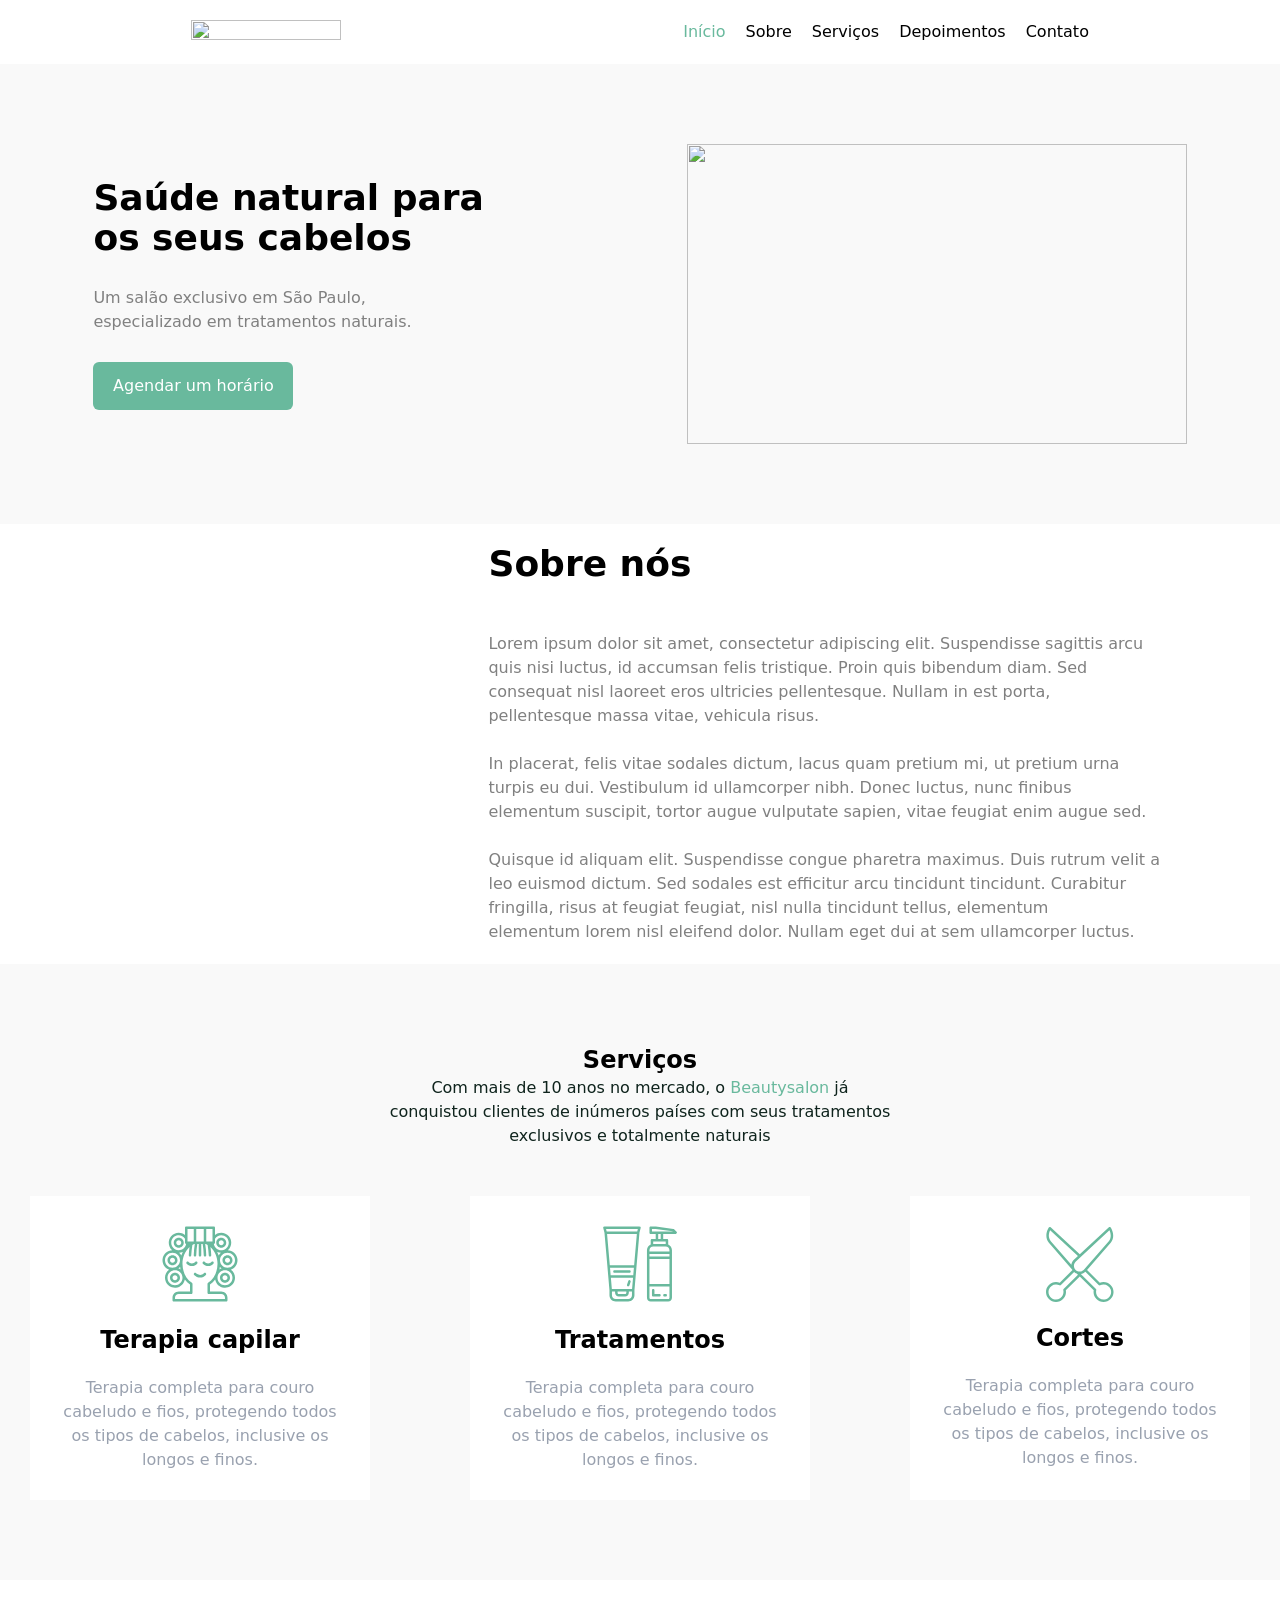
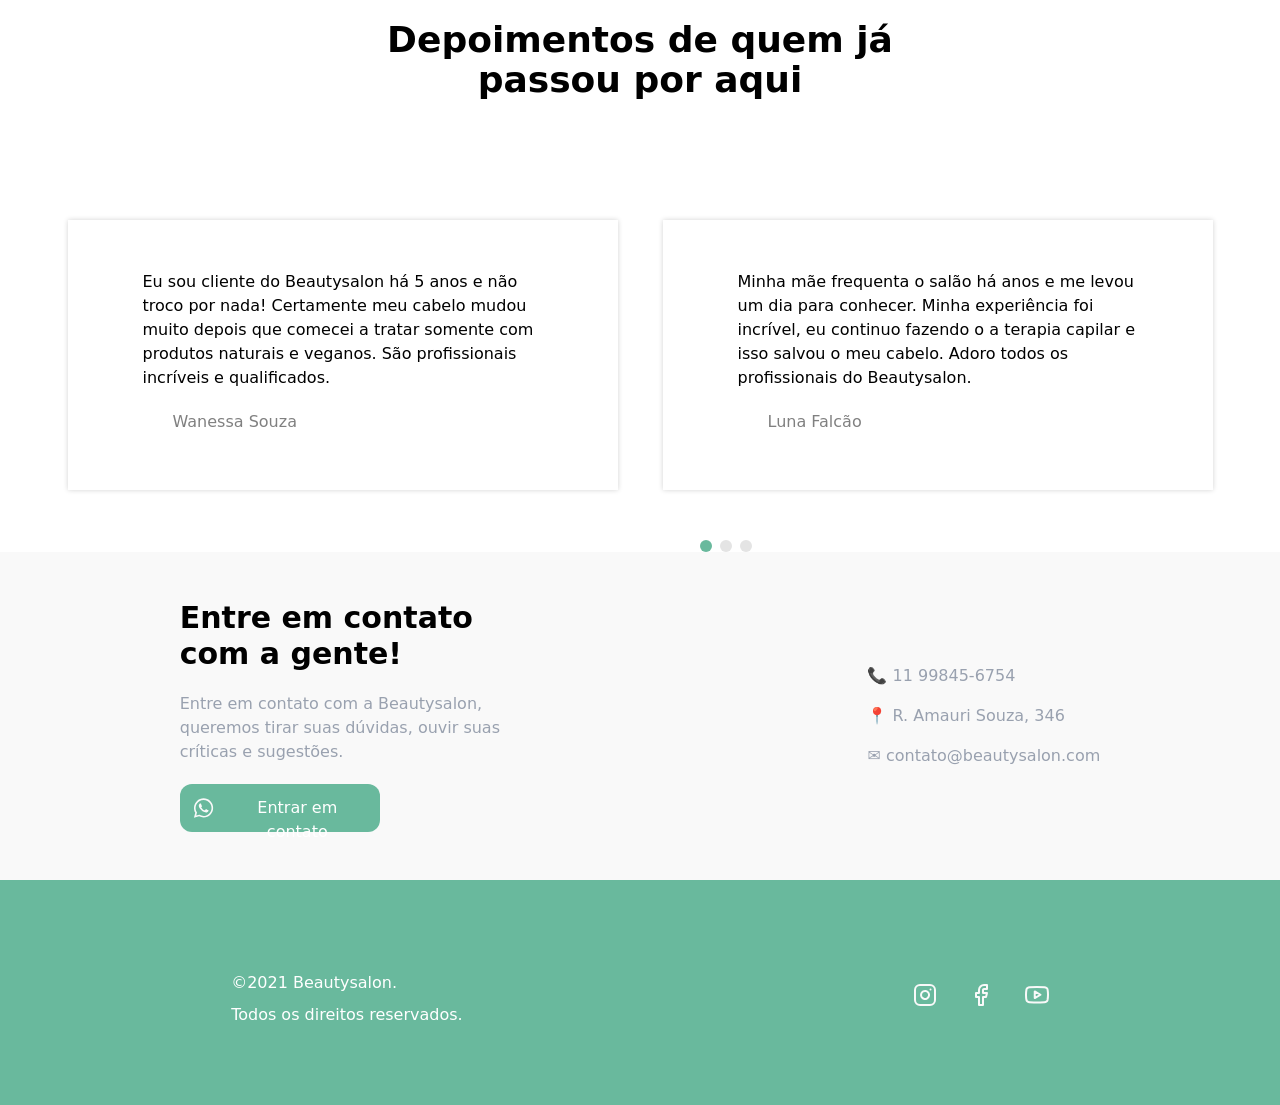
==== index.html @ 8d924524 "tamom" ====
<!DOCTYPE html>
<html lang="en">
<head>
    <meta charset="UTF-8">
    <meta name="viewport" content="width=device-width, initial-scale=1.0">
    <title>Document</title>
    <link href="./src/output.css" rel="stylesheet">
</head>
<body>
    <header>
        <nav class="flex justify-around p-5">    
            <img src="Logo (1).png" width="150px" height="20px"  alt="">
            <ol class="flex gap-5 list-none max-sm:hidden">
            <li class="text-[#69B99D]">Início</li>
            <li>Sobre</li>
            <li>Serviços</li>
            <li>Depoimentos</li>
            <li>Contato</li>
        </ol>
        <svg class="sm:hidden"  width="24" height="24" viewBox="0 0 24 24" fill="none" xmlns="http://www.w3.org/2000/svg">
<path d="M3 12H21" stroke="#69B99D" stroke-width="2" stroke-linecap="round" stroke-linejoin="round"/>
<path d="M3 6H21" stroke="#69B99D" stroke-width="2" stroke-linecap="round" stroke-linejoin="round"/>
<path d="M3 18H21" stroke="#69B99D" stroke-width="2" stroke-linecap="round" stroke-linejoin="round"/>
</svg>
    </nav>
    <section class="flex justify-around max-sm:flex-col-reverse  max-sm:justify-center max-sm:items-center pt-20 pb-20 bg-[#F9F9F9] gap-4">
        <article class="flex flex-col justify-center gap-7">
            <h1 class="text-4xl font-semibold">Saúde natural para <br> os seus cabelos</h1>
            <p class="text-[gray]">Um salão exclusivo em São Paulo, <br> especializado em tratamentos naturais.</p>
            <button class="bg-[#69B99D] w-[200px] h-12 rounded-md p-3 text-white ">Agendar um  horário</button>
        </article>
        <img src="Img (5).png" class="w-[500px] h-[300px] max-sm:w-[370px] max-sm:h-[300px]" alt="">
    </section>
    </header>
    <main>

        <section class="flex justify-between max-sm:flex-col gap-10 pt-5 pb-5">
            <img src="Img.png" alt="">
            <article class="mr-[120px] max-sm:mr-0 max-sm:p-4">
                <h1 class="text-4xl font-black">Sobre nós</h1><br><br>
                <p class="text-[gray]">Lorem ipsum dolor sit amet, consectetur adipiscing elit. Suspendisse sagittis arcu <br> quis nisi luctus, id accumsan felis tristique. Proin quis bibendum diam. Sed <br> consequat nisl laoreet eros ultricies pellentesque. Nullam in est porta, <br> pellentesque massa vitae, vehicula risus. <br><br>In placerat, felis vitae sodales dictum, lacus quam pretium mi, ut pretium urna <br> turpis eu dui. Vestibulum id ullamcorper nibh. Donec luctus, nunc finibus <br> elementum suscipit, tortor augue vulputate sapien, vitae feugiat enim augue sed. <br><br> Quisque id aliquam elit. Suspendisse congue pharetra maximus. Duis rutrum velit a <br> leo euismod dictum. Sed sodales est efficitur arcu tincidunt tincidunt. Curabitur <br> fringilla, risus at feugiat feugiat, nisl nulla tincidunt tellus, elementum <br> elementum lorem nisl eleifend dolor. Nullam eget dui at sem ullamcorper luctus.</p>
            </article>
        </section>
        <section class="bg-[#F9F9F9] pt-20 pb-20 text-center">
            <h1 class="text-center text-2xl font-bold">Serviços</h1>
            <p class="text-center max-sm:text-start text-[#0F241D]">Com mais de 10 anos no mercado, o <span class="text-[#69B99D]">Beautysalon</span>  já <br> conquistou clientes de inúmeros países com seus tratamentos <br> exclusivos e totalmente naturais</p><br><br>
            <article class=" flex justify-around max-sm:flex-col max-sm:justify-center max-sm:items-center gap-10">
                <aside class="flex bg-white p-7  flex-col text-center gap-5 w-[340px] justify-center items-center">
                    <svg width="80" height="80" viewBox="0 0 80 80" fill="none" xmlns="http://www.w3.org/2000/svg">
<path d="M18.7507 23.7507C21.5119 23.7507 23.7506 21.512 23.7506 18.7508C23.7506 15.9896 21.5119 13.7509 18.7507 13.7509C15.989 13.7509 13.7508 15.9896 13.7508 18.7508C13.7508 21.512 15.989 23.7507 18.7507 23.7507ZM18.7507 16.2508C20.1311 16.2508 21.2507 17.3704 21.2507 18.7508C21.2507 20.1316 20.1311 21.2507 18.7507 21.2507C17.3699 21.2507 16.2508 20.1316 16.2508 18.7508C16.2508 17.3704 17.3699 16.2508 18.7507 16.2508Z" fill="#69B99D"/>
<path d="M17.5007 36.2505C17.5007 33.4893 15.262 31.2506 12.5008 31.2506C9.7391 31.2506 7.50085 33.4893 7.50085 36.2505C7.50085 39.0117 9.7391 41.2504 12.5008 41.2504C15.262 41.2504 17.5007 39.0117 17.5007 36.2505ZM10.0008 36.2505C10.0008 34.8702 11.1199 33.7506 12.5008 33.7506C13.8811 33.7506 15.0007 34.8702 15.0007 36.2505C15.0007 37.6314 13.8811 38.7505 12.5008 38.7505C11.1199 38.7505 10.0008 37.6314 10.0008 36.2505Z" fill="#69B99D"/>
<path d="M15.0007 48.7504C12.239 48.7504 10.0008 50.9891 10.0008 53.7503C10.0008 56.5115 12.239 58.7502 15.0007 58.7502C17.7619 58.7502 20.0006 56.5115 20.0006 53.7503C20.0006 50.9891 17.7619 48.7504 15.0007 48.7504ZM15.0007 56.2503C13.6199 56.2503 12.5008 55.1311 12.5008 53.7503C12.5008 52.3699 13.6199 51.2503 15.0007 51.2503C16.3811 51.2503 17.5007 52.3699 17.5007 53.7503C17.5007 55.1311 16.3811 56.2503 15.0007 56.2503Z" fill="#69B99D"/>
<path d="M61.2499 23.7507C64.0111 23.7507 66.2498 21.512 66.2498 18.7508C66.2498 15.9896 64.0111 13.7509 61.2499 13.7509C58.4882 13.7509 56.25 15.9896 56.25 18.7508C56.25 21.512 58.4882 23.7507 61.2499 23.7507ZM61.2499 16.2508C62.6303 16.2508 63.7499 17.3704 63.7499 18.7508C63.7499 20.1316 62.6303 21.2507 61.2499 21.2507C59.8691 21.2507 58.75 20.1316 58.75 18.7508C58.75 17.3704 59.8691 16.2508 61.2499 16.2508Z" fill="#69B99D"/>
<path d="M62.5 36.2505C62.5 39.0117 64.7382 41.2504 67.4999 41.2504C70.2611 41.2504 72.4998 39.0117 72.4998 36.2505C72.4998 33.4893 70.2611 31.2506 67.4999 31.2506C64.7382 31.2506 62.5 33.4893 62.5 36.2505ZM69.9999 36.2505C69.9999 37.6314 68.8803 38.7505 67.4999 38.7505C66.1191 38.7505 65 37.6314 65 36.2505C65 34.8702 66.1191 33.7506 67.4999 33.7506C68.8803 33.7506 69.9999 34.8702 69.9999 36.2505Z" fill="#69B99D"/>
<path d="M70.8528 45.6591C75.3791 44.0527 78.1208 39.4522 77.3796 34.7066C76.6379 29.9616 72.6238 26.4162 67.8231 26.2673C71.9143 22.6907 72.3958 16.4999 68.907 12.3339C65.4178 8.16751 59.2387 7.55473 55 10.9551V3.75108C55 3.06115 54.4405 2.5011 53.7501 2.5011H26.2505C25.5601 2.5011 25.0005 3.06115 25.0005 3.75108V10.9736C20.7672 7.56352 14.5832 8.16849 11.0906 12.3335C7.59797 16.4989 8.08039 22.6932 12.1765 26.2673C7.3763 26.4162 3.3622 29.9616 2.62052 34.7066C1.87883 39.4522 4.62048 44.0527 9.14678 45.6591C5.49596 48.2977 4.06141 53.053 5.64537 57.2697C7.22835 61.4865 11.4382 64.1227 15.9235 63.7057C20.4083 63.2887 24.0601 59.922 24.8389 55.4856C26.2564 57.4611 28.0019 59.1794 30.0004 60.5656V67.5H18.7506C15.3005 67.5044 12.5041 70.2998 12.5007 73.7499V76.2499C12.5007 76.9403 13.0603 77.4999 13.7507 77.4999H66.2499C66.9403 77.4999 67.4998 76.9403 67.4998 76.2499V73.7499C67.4954 70.2998 64.6996 67.5044 61.2499 67.5H50.0001V60.5656C51.9977 59.1794 53.7437 57.4611 55.1612 55.4856C55.9322 59.9328 59.5874 63.3121 64.0814 63.733C68.575 64.1544 72.7947 61.5128 74.3777 57.2854C75.9616 53.0589 74.5173 48.2953 70.8528 45.6591ZM74.9997 36.2505C74.9997 40.3926 71.6414 43.7504 67.4998 43.7504C63.3573 43.7504 60 40.3926 60 36.2505C60 32.109 63.3573 28.7507 67.4998 28.7507C71.6399 28.7551 74.9953 32.11 74.9997 36.2505ZM58.6772 31.5534C58.2768 30.2936 57.7812 29.0671 57.1948 27.8835C58.3716 28.4064 59.6386 28.696 60.9257 28.7346C60.0127 29.5309 59.2505 30.486 58.6772 31.5534ZM61.2499 11.251C65.2328 11.2461 68.5257 14.3564 68.7469 18.3343C68.9681 22.3118 66.0419 25.7683 62.082 26.2058C58.1226 26.6428 54.5118 23.9085 53.8599 19.9784C54.5015 19.9276 54.9961 19.3944 55 18.7508V14.6264C56.3765 12.5146 58.729 11.2446 61.2499 11.251ZM52.5001 17.5009H46.2502V5.00106H52.5001V17.5009ZM43.7502 5.00106V17.5009H36.2503V5.00106H43.7502ZM21.3224 31.5534C20.7486 30.4855 19.9864 29.5309 19.0729 28.7346C20.36 28.6955 21.627 28.4064 22.8038 27.8835C22.2179 29.0676 21.7227 30.2946 21.3224 31.5534ZM27.5005 5.00106H33.7504V17.5009H27.5005V5.00106ZM11.2507 18.7508C11.2454 15.4389 13.4158 12.5166 16.5881 11.5644C19.7609 10.6128 23.1817 11.8579 25.0005 14.6264V18.7508C25.0035 19.3944 25.4991 19.9276 26.1402 19.9784C25.4785 23.8054 22.0045 26.4934 18.1339 26.1741C14.2639 25.8552 11.2771 22.6346 11.2507 18.7508ZM5.00085 36.2505C5.00085 32.109 8.35822 28.7507 12.5007 28.7507C16.6423 28.7507 20.0006 32.109 20.0006 36.2505C20.0006 40.3926 16.6423 43.7504 12.5007 43.7504C8.36017 43.7465 5.00427 40.3911 5.00085 36.2505ZM15.0007 61.2501C10.8582 61.2501 7.50081 57.8923 7.50081 53.7503C7.50081 49.6087 10.8582 46.2504 15.0007 46.2504C19.1422 46.2504 22.5006 49.6087 22.5006 53.7503C22.4962 57.8908 19.1408 61.2462 15.0007 61.2501ZM18.3537 44.3422C19.0123 43.8652 19.6119 43.311 20.1378 42.6919C20.2272 43.6196 20.3605 44.5326 20.5387 45.4311C19.8585 44.9794 19.1242 44.6137 18.3537 44.3422ZM48.0797 58.842C47.7184 59.0715 47.4997 59.4699 47.5002 59.8976V68.75C47.5002 69.4404 48.0597 70 48.7501 70H61.2499C63.3207 70 64.9999 71.6792 64.9999 73.7499V74.9999H15.0007V73.7499C15.0007 71.6792 16.6789 70 18.7506 70H31.2504C31.9408 70 32.5004 69.4404 32.5004 68.75V59.8927C32.5004 59.4645 32.2817 59.0661 31.9198 58.8366C26.1099 55.1492 22.5006 47.932 22.5006 40.0005C22.3746 33.5934 24.9244 27.4226 29.5351 22.972C29.1093 25.7136 28.8467 28.4782 28.7505 31.2506C28.7505 31.941 29.31 32.5006 30.0004 32.5006C30.6909 32.5006 31.2504 31.941 31.2504 31.2506C31.4194 27.7785 31.7953 24.3191 32.3754 20.8909C32.932 20.5594 33.5072 20.262 34.1 20.0008H34.7904C34.2016 23.7249 33.8534 27.4826 33.7504 31.2506C33.7504 31.941 34.3099 32.5006 35.0004 32.5006C35.6908 32.5006 36.2503 31.941 36.2503 31.2506C36.3651 27.4821 36.722 23.7239 37.3202 20.0008H38.7503V31.2506C38.7503 31.941 39.3099 32.5006 40.0003 32.5006C40.6907 32.5006 41.2503 31.941 41.2503 31.2506V20.0008H42.6804C43.2776 23.7239 43.635 27.4821 43.7502 31.2506C43.7502 31.941 44.3098 32.5006 45.0002 32.5006C45.6906 32.5006 46.2502 31.941 46.2502 31.2506C46.1462 27.4826 45.799 23.7249 45.2102 20.0008H45.8986C46.4924 20.262 47.07 20.5594 47.6276 20.8909C48.2067 24.3191 48.5817 27.7785 48.7501 31.2506C48.7501 31.941 49.3097 32.5006 50.0001 32.5006C50.6905 32.5006 51.2501 31.941 51.2501 31.2506C51.1529 28.4782 50.8912 25.7136 50.465 22.972C55.0762 27.4226 57.625 33.5934 57.5 40.0005C57.5 47.932 53.8897 55.1492 48.0797 58.8366V58.842ZM59.8618 42.6919C60.3886 43.311 60.9873 43.8652 61.6459 44.3422C60.8759 44.6137 60.1421 44.9794 59.4609 45.4311C59.6386 44.5331 59.7724 43.6201 59.8618 42.6919ZM64.9999 61.2501C60.8574 61.2501 57.5 57.8923 57.5 53.7503C57.5 49.6087 60.8574 46.2504 64.9999 46.2504C69.1414 46.2504 72.4998 49.6087 72.4998 53.7503C72.4954 57.8908 69.14 61.2462 64.9999 61.2501Z" fill="#69B99D"/>
<path d="M64.9999 48.7504C62.2382 48.7504 60 50.9891 60 53.7503C60 56.5115 62.2382 58.7502 64.9999 58.7502C67.7611 58.7502 69.9998 56.5115 69.9998 53.7503C69.9998 50.9891 67.7611 48.7504 64.9999 48.7504ZM64.9999 56.2503C63.6191 56.2503 62.5 55.1311 62.5 53.7503C62.5 52.3699 63.6191 51.2503 64.9999 51.2503C66.3803 51.2503 67.4999 52.3699 67.4999 53.7503C67.4999 55.1311 66.3803 56.2503 64.9999 56.2503Z" fill="#69B99D"/>
<path d="M37.1342 37.8668C36.6459 37.3795 35.8544 37.3795 35.3666 37.8668C34.4668 38.8429 33.2007 39.3985 31.8735 39.3985C30.5459 39.3985 29.2798 38.8429 28.3799 37.8668C27.8887 37.3942 27.1094 37.4025 26.6275 37.8859C26.1466 38.3692 26.1417 39.1485 26.6168 39.6383C28.0601 41.0689 29.9927 41.8985 32.0239 41.9595C33.9731 41.9185 35.8207 41.0791 37.1342 39.6383C37.3691 39.4039 37.5014 39.0851 37.5014 38.7525C37.5014 38.4205 37.3691 38.1012 37.1342 37.8668Z" fill="#69B99D"/>
<path d="M53.3839 37.8668C52.8956 37.3795 52.1041 37.3795 51.6163 37.8668C50.7165 38.8429 49.4504 39.3985 48.1232 39.3985C46.7956 39.3985 45.5295 38.8429 44.6296 37.8668C44.1384 37.3942 43.3591 37.4025 42.8772 37.8859C42.3963 38.3692 42.3914 39.1485 42.8665 39.6383C44.3098 41.0689 46.2424 41.8985 48.2736 41.9595C50.2228 41.9185 52.0704 41.0791 53.3839 39.6383C53.6188 39.4039 53.7511 39.0851 53.7511 38.7525C53.7511 38.4205 53.6188 38.1012 53.3839 37.8668Z" fill="#69B99D"/>
<path d="M44.1164 49.1166C40.1473 53.0838 36.3114 49.5365 35.8817 49.1166C35.3905 48.6439 34.6103 48.6517 34.1293 49.1346C33.6479 49.6171 33.6415 50.3973 34.1166 50.8866C35.7308 52.4881 37.8934 53.4173 40.1663 53.4856C42.3474 53.4388 44.4143 52.4993 45.884 50.8866C46.3576 50.3958 46.3508 49.6166 45.8689 49.1346C45.3864 48.6522 44.6067 48.6454 44.1164 49.119V49.1166Z" fill="#69B99D"/>
</svg>
<h1 class="text-2xl font-bold"> Terapia capilar</h1>
<p class="text-gray-400">Terapia completa para couro <br> cabeludo e fios, protegendo todos <br> os tipos de cabelos, inclusive os <br> longos e finos.</p>
                </aside>
                <aside class="flex bg-white p-7  flex-col text-center w-[340px] gap-5 justify-center items-center">
                    <svg width="80" height="80" viewBox="0 0 80 80" fill="none" xmlns="http://www.w3.org/2000/svg">
<path d="M4.47216 8.83008L9.45849 66.1772V71.125C9.46288 74.5752 12.2583 77.3706 15.7085 77.375H28.2085C31.6587 77.3706 34.4541 74.5752 34.4585 71.125V66.1772L39.4443 8.83008L40.6714 3.92871C40.7646 3.55518 40.6811 3.15918 40.4438 2.85596C40.207 2.55273 39.8437 2.375 39.4585 2.375H4.45849C4.07324 2.375 3.71044 2.55273 3.47265 2.85596C3.23583 3.15918 3.15234 3.55518 3.2456 3.92871L4.47216 8.83008ZM33.2588 51.125H10.6587L10.0073 43.625H33.9097L33.2588 51.125ZM33.0415 53.625L32.0625 64.875H11.855L10.876 53.625H33.0415ZM17.5835 67.375H26.3335V68.625C26.3335 69.3154 25.7739 69.875 25.0835 69.875H18.8335C18.1431 69.875 17.5835 69.3154 17.5835 68.625V67.375ZM31.9585 71.125C31.9585 73.1958 30.2793 74.875 28.2085 74.875H15.7085C13.6377 74.875 11.9585 73.1958 11.9585 71.125V67.375H15.0835V68.625C15.0835 70.6958 16.7627 72.375 18.8335 72.375H25.0835C27.1543 72.375 28.8335 70.6958 28.8335 68.625V67.375H31.9585V71.125ZM34.127 41.125H9.79003L7.07226 9.875H36.8452L34.127 41.125ZM37.8569 4.875L37.2319 7.375H6.68456L6.05956 4.875H37.8569Z" fill="#69B99D"/>
<path d="M50.7085 77.375H68.2085C70.2793 77.375 71.9585 75.6958 71.9585 73.625V26.125C71.9556 23.6426 70.4834 21.3979 68.2085 20.4048V16.125C68.2085 15.4346 67.6489 14.875 66.9585 14.875H63.2085V9.875H75.7085C76.2139 9.875 76.67 9.57031 76.8633 9.10352C77.0567 8.63672 76.9493 8.09863 76.5923 7.74121L74.0923 5.24121C73.9014 5.05029 73.6533 4.92627 73.3863 4.88721L55.8862 2.38721C55.8272 2.37939 55.7676 2.375 55.7085 2.375H50.7085C50.0181 2.375 49.4585 2.93457 49.4585 3.625V8.625C49.4585 9.31543 50.0181 9.875 50.7085 9.875H55.7085V14.875H51.9585C51.2681 14.875 50.7085 15.4346 50.7085 16.125V20.4048C48.4336 21.3979 46.9614 23.6426 46.9585 26.125V73.625C46.9585 75.6958 48.6377 77.375 50.7085 77.375ZM69.4585 32.375H49.4585V29.875H69.4585V32.375ZM69.4585 59.875H49.4585V34.875H69.4585V59.875ZM68.2085 74.875H50.7085C50.0181 74.875 49.4585 74.3154 49.4585 73.625V62.375H69.4585V73.625C69.4585 74.3154 68.8989 74.875 68.2085 74.875ZM51.9585 4.875H55.6201L72.6197 7.30371L72.6909 7.375H51.9585V4.875ZM58.2085 9.875H60.7085V14.875H58.2085V9.875ZM53.2085 17.375H65.7085V19.875H53.2085V17.375ZM53.2085 22.375H65.7085C67.7793 22.375 69.4585 24.0542 69.4585 26.125V27.375H49.4585V26.125C49.4585 24.0542 51.1377 22.375 53.2085 22.375Z" fill="#69B99D"/>
<path d="M14.4585 48.625H29.4585C30.1489 48.625 30.7085 48.0654 30.7085 47.375C30.7085 46.6846 30.1489 46.125 29.4585 46.125H14.4585C13.7681 46.125 13.2085 46.6846 13.2085 47.375C13.2085 48.0654 13.7681 48.625 14.4585 48.625Z" fill="#69B99D"/>
<path d="M59.4585 69.875H54.4585V66.125C54.4585 65.4346 53.8989 64.875 53.2085 64.875C52.5181 64.875 51.9585 65.4346 51.9585 66.125V71.125C51.9585 71.8154 52.5181 72.375 53.2085 72.375H59.4585C60.1489 72.375 60.7085 71.8154 60.7085 71.125C60.7085 70.4346 60.1489 69.875 59.4585 69.875Z" fill="#69B99D"/>
<path d="M65.7085 69.875H64.4585C63.7681 69.875 63.2085 70.4346 63.2085 71.125C63.2085 71.8154 63.7681 72.375 64.4585 72.375H65.7085C66.3989 72.375 66.9585 71.8154 66.9585 71.125C66.9585 70.4346 66.3989 69.875 65.7085 69.875Z" fill="#69B99D"/>
<path d="M27.8134 62.3115C28.4687 62.5288 29.1752 62.1748 29.393 61.52L30.643 57.77C30.8617 57.1142 30.5073 56.4057 29.851 56.187C29.1948 55.9692 28.4867 56.3237 28.2685 56.9799L27.0185 60.73C26.914 61.0449 26.9389 61.3886 27.0878 61.685C27.2367 61.9819 27.498 62.207 27.8134 62.3115Z" fill="#69B99D"/>
</svg>

<h1 class="text-2xl font-bold">Tratamentos</h1>
<p class="text-gray-400">Terapia completa para couro <br> cabeludo e fios, protegendo todos <br> os tipos de cabelos, inclusive os <br> longos e finos.</p>
                </aside>
                <aside class="flex bg-white p-7  flex-col text-center w-[340px] gap-5 justify-center items-center">
                    <svg width="68" height="75" viewBox="0 0 68 75" fill="none" xmlns="http://www.w3.org/2000/svg">
<path d="M26.5 42.9844L13.75 55.732C12.5596 55.2456 11.2861 54.9971 10 54.9991C4.47705 54.9991 0 59.4766 0 64.999C0 70.522 4.47705 74.999 10 74.999C15.5229 74.999 20 70.522 20 64.999C19.999 64.4014 19.9424 63.8047 19.833 63.2168L33.7739 49.5918L47.7139 63.2168C47.6035 63.8047 47.5479 64.4014 47.5464 64.999C47.5464 70.522 52.0234 74.999 57.5464 74.999C63.0688 74.999 67.5464 70.522 67.5464 64.999C67.5464 59.4766 63.0688 54.9991 57.5464 54.9991C56.2603 54.9966 54.9863 55.2456 53.7964 55.732L41.0615 42.9995L64.7261 15.7803C70.2339 8.89553 64.8447 0.638209 64.79 0.555689C64.5869 0.251002 64.2603 0.0508065 63.8965 0.00832596C63.5312 -0.0336662 63.1665 0.0844978 62.896 0.333033L33.7847 27.3745L4.66992 0.333033C4.3999 0.0844978 4.03516 -0.0336662 3.66992 0.00832596C3.30615 0.0508065 2.97949 0.251002 2.77637 0.555689C2.7207 0.638209 -2.66602 8.89553 2.87354 15.8194L26.5 42.9844ZM17.5884 61.9156C17.2686 62.2285 17.1406 62.6885 17.252 63.1216C18.0557 66.2276 16.7944 69.5 14.1152 71.2637C11.4355 73.0279 7.93164 72.8921 5.396 70.9268C2.86084 68.9614 1.85596 65.6011 2.89648 62.5669C3.9375 59.5323 6.79199 57.4956 10 57.4991C11.1987 57.4981 12.3799 57.7866 13.4424 58.3418C13.9263 58.5923 14.5161 58.5005 14.9014 58.1157L28.1372 44.8809C28.8774 45.5782 29.7324 46.1431 30.665 46.5493L31.9849 47.8404L17.5884 61.9156ZM54.1055 58.3418C55.167 57.7866 56.3477 57.4981 57.5464 57.4991C60.7793 57.4795 63.6665 59.522 64.7236 62.5777C65.7808 65.6338 64.7729 69.023 62.2178 71.0054C59.6631 72.9873 56.1299 73.1216 53.4321 71.3384C50.7349 69.5552 49.4731 66.2515 50.2959 63.1241C50.4082 62.6914 50.2803 62.231 49.96 61.918L34.8008 47.0982C36.5225 46.834 38.1211 46.0489 39.3823 44.8482L52.6455 58.1109C53.0293 58.4981 53.6201 58.5918 54.1055 58.3418ZM63.4224 3.25979C64.4751 5.49856 65.9971 10.1895 62.8076 14.1792L37.8662 42.8653C35.6016 45.148 31.916 45.1626 29.6338 42.8985C27.3516 40.6338 27.3369 36.9478 29.6016 34.666L63.4224 3.25979ZM4.14014 3.24905L31.9478 29.0757L27.8662 32.8653C26.4893 34.2002 25.6074 35.9634 25.3662 37.8653L4.79492 14.2178C1.54834 10.1607 3.07617 5.48538 4.14014 3.24905Z" fill="#69B99D"/>
</svg>

<h1 class="text-2xl font-bold">Cortes</h1>
<p class="text-gray-400">Terapia completa para couro <br> cabeludo e fios, protegendo todos <br> os tipos de cabelos, inclusive os <br> longos e finos.</p>
                </aside>
            </article>
        </section>
        <section>
            <h1 class="text-4xl font-semibold text-center p-10">Depoimentos de quem já <br> passou por aqui</h1>
            <div class=" flex justify-center gap-[45px] mt-20  mb-[50px] max-sm:flex-col max-sm:items-center">
        <div class="w-[550px] h-[270px]  shadow-[0px_0px_5px_lightgrey] pt-[50px] max-sm:p-4 max-sm:w-[270px]">
            <div class="w-[400px] m-auto max-sm:w-[300px]">
                <div class="flex gap-[5px]">
                    <p> Eu sou cliente do Beautysalon há 5 anos e não troco por nada! Certamente meu cabelo mudou muito
                        depois que comecei a tratar somente com produtos naturais e veganos. São profissionais incríveis
                        e
                        qualificados. </p>
                </div>
                <div class="flex gap-2.5 mt-5">
                    <img class="ml-5" src="Img (2).png" alt="">
                    <p class="text-[grey]">Wanessa Souza</p>
                </div>
            </div>

        </div>
        <div class="w-[550px] h-[270px]  shadow-[0px_0px_5px_lightgrey] pt-[50px] max-sm:hidden">
            <div class="w-[400px] m-auto ">
                <div class="flex gap-[5px]">
                    <p> Minha mãe frequenta o salão há anos e me levou um dia para conhecer. Minha experiência foi
                        incrível, eu continuo fazendo o a terapia capilar e isso salvou o meu cabelo. Adoro todos os
                        profissionais do Beautysalon.</p>
                </div>
                <div class="flex gap-2.5 mt-5">
                    <img class="ml-5" src="Img (4).png" alt="">
                    <p class="text-[grey] ">Luna Falcão</p>
                </div>
            </div>

        </div>
    </div>
    <svg class="max-sm:ml-[170px] ml-[700px] " width="52" height="12" viewBox="0 0 52 12" fill="none" xmlns="http://www.w3.org/2000/svg">
<circle cx="6" cy="6" r="6" fill="#69B99D"/>
<circle cx="46" cy="6" r="6" fill="#E4E4E4"/>
<circle cx="26" cy="6" r="6" fill="#E4E4E4"/>
</svg>

        </section>
        <section class="flex flex-col gap-10 p-4 list-none sm:flex-row sm:justify-around items-center max-sm:items-start bg-[#F9F9F9] pt-12 pb-12">
            <article class="flex flex-col items-start gap-5">
                <h1 class="text-3xl font-bold">Entre em contato <br> com a gente!</h1>
                <p class="text-gray-400 ">Entre em contato com a Beautysalon, <br> queremos tirar suas dúvidas, ouvir suas <br> críticas e sugestões.</p>
                <button class="bg-[#69B99D] w-[200px] h-12 rounded-xl p-3 text-white flex gap-3"><svg width="24" height="24" viewBox="0 0 24 24" fill="none" xmlns="http://www.w3.org/2000/svg">
<path d="M16.6 14.0001C16.4 13.9001 15.1 13.3001 14.9 13.2001C14.7 13.1001 14.5 13.1001 14.3 13.3001C14.1 13.5001 13.7 14.1001 13.5 14.3001C13.4 14.5001 13.2 14.5001 13 14.4001C12.3 14.1001 11.6 13.7001 11 13.2001C10.5 12.7001 10 12.1001 9.6 11.5001C9.5 11.3001 9.6 11.1001 9.7 11.0001C9.8 10.9001 9.9 10.7001 10.1 10.6001C10.2 10.5001 10.3 10.3001 10.3 10.2001C10.4 10.1001 10.4 9.9001 10.3 9.8001C10.2 9.7001 9.7 8.5001 9.5 8.0001C9.4 7.3001 9.2 7.3001 9 7.3001C8.9 7.3001 8.7 7.3001 8.5 7.3001C8.3 7.3001 8 7.5001 7.9 7.6001C7.3 8.2001 7 8.9001 7 9.7001C7.1 10.6001 7.4 11.5001 8 12.3001C9.1 13.9001 10.5 15.2001 12.2 16.0001C12.7 16.2001 13.1 16.4001 13.6 16.5001C14.1 16.7001 14.6 16.7001 15.2 16.6001C15.9 16.5001 16.5 16.0001 16.9 15.4001C17.1 15.0001 17.1 14.6001 17 14.2001C17 14.2001 16.8 14.1001 16.6 14.0001ZM19.1 4.9001C15.2 1.0001 8.9 1.0001 5 4.9001C1.8 8.1001 1.2 13.0001 3.4 16.9001L2 22.0001L7.3 20.6001C8.8 21.4001 10.4 21.8001 12 21.8001C17.5 21.8001 21.9 17.4001 21.9 11.9001C22 9.3001 20.9 6.8001 19.1 4.9001ZM16.4 18.9001C15.1 19.7001 13.6 20.2001 12 20.2001C10.5 20.2001 9.1 19.8001 7.8 19.1001L7.5 18.9001L4.4 19.7001L5.2 16.7001L5 16.4001C2.6 12.4001 3.8 7.4001 7.7 4.9001C11.6 2.4001 16.6 3.7001 19 7.5001C21.4 11.4001 20.3 16.5001 16.4 18.9001Z" fill="#F9F9F9"/>
</svg>
 Entrar em contato</button>
            </article>
            <article class="text-gray-400 flex flex-col gap-4">
                <li>📞 11 99845-6754</li>
                <li>📍 R. Amauri Souza, 346</li>
                <li>✉️ contato@beautysalon.com</li>
            </article>
        </section>
    </main>
    <footer class="bg-[#69B99D] w-full p-4 flex justify-around items-center max-sm:flex-col gap-5 max-sm:justify-center max-sm:items-start max-sm:p-10 pt-5 h-[25vh]">
        <div class="flex flex-col gap-2">
            <img src="Logo.png" alt="">
            <p class="text-white"> ©2021 Beautysalon.</p>
            <p class="text-white">Todos os direitos reservados.</p> 
        </div>
        <svg width="136" height="24" viewBox="0 0 136 24" fill="none" xmlns="http://www.w3.org/2000/svg">
<path d="M134.54 6.42C134.421 5.94541 134.179 5.51057 133.839 5.15941C133.498 4.80824 133.071 4.55318 132.6 4.42C130.88 4 124 4 124 4C124 4 117.12 4 115.4 4.46C114.929 4.59318 114.502 4.84824 114.161 5.19941C113.821 5.55057 113.579 5.98541 113.46 6.46C113.145 8.20556 112.991 9.97631 113 11.75C112.989 13.537 113.143 15.3213 113.46 17.08C113.591 17.5398 113.838 17.9581 114.178 18.2945C114.518 18.6308 114.939 18.8738 115.4 19C117.12 19.46 124 19.46 124 19.46C124 19.46 130.88 19.46 132.6 19C133.071 18.8668 133.498 18.6118 133.839 18.2606C134.179 17.9094 134.421 17.4746 134.54 17C134.852 15.2676 135.006 13.5103 135 11.75C135.011 9.96295 134.857 8.1787 134.54 6.42Z" stroke="#F9F9F9" stroke-width="2" stroke-linecap="round" stroke-linejoin="round"/>
<path d="M121.75 15.02L127.5 11.75L121.75 8.47998V15.02Z" stroke="#F9F9F9" stroke-width="2" stroke-linecap="round" stroke-linejoin="round"/>
<path d="M74 2H71C69.6739 2 68.4021 2.52678 67.4645 3.46447C66.5268 4.40215 66 5.67392 66 7V10H63V14H66V22H70V14H73L74 10H70V7C70 6.73478 70.1054 6.48043 70.2929 6.29289C70.4804 6.10536 70.7348 6 71 6H74V2Z" stroke="#F9F9F9" stroke-width="2" stroke-linecap="round" stroke-linejoin="round"/>
<path d="M17 2H7C4.23858 2 2 4.23858 2 7V17C2 19.7614 4.23858 22 7 22H17C19.7614 22 22 19.7614 22 17V7C22 4.23858 19.7614 2 17 2Z" stroke="#F9F9F9" stroke-width="2" stroke-linecap="round" stroke-linejoin="round"/>
<path d="M16 11.3701C16.1234 12.2023 15.9812 13.0523 15.5937 13.7991C15.2062 14.5459 14.5931 15.1515 13.8416 15.5297C13.0901 15.908 12.2384 16.0397 11.4077 15.906C10.5771 15.7723 9.80971 15.3801 9.21479 14.7852C8.61987 14.1903 8.22768 13.4229 8.09402 12.5923C7.96035 11.7616 8.09202 10.91 8.47028 10.1584C8.84854 9.40691 9.45414 8.7938 10.2009 8.4063C10.9477 8.0188 11.7977 7.87665 12.63 8.00006C13.4789 8.12594 14.2648 8.52152 14.8716 9.12836C15.4785 9.73521 15.8741 10.5211 16 11.3701Z" stroke="#F9F9F9" stroke-width="2" stroke-linecap="round" stroke-linejoin="round"/>
<path d="M17.5 6.5H17.51" stroke="#F9F9F9" stroke-width="2" stroke-linecap="round" stroke-linejoin="round"/>
</svg>

    </footer>
</body>
</html>
---- src/output.css ----
/*! tailwindcss v4.1.16 | MIT License | https://tailwindcss.com */
@layer properties;
@layer theme, base, components, utilities;
@layer theme {
  :root, :host {
    --font-sans: ui-sans-serif, system-ui, sans-serif, "Apple Color Emoji",
      "Segoe UI Emoji", "Segoe UI Symbol", "Noto Color Emoji";
    --font-mono: ui-monospace, SFMono-Regular, Menlo, Monaco, Consolas, "Liberation Mono",
      "Courier New", monospace;
    --color-gray-400: oklch(70.7% 0.022 261.325);
    --color-white: #fff;
    --spacing: 0.25rem;
    --text-2xl: 1.5rem;
    --text-2xl--line-height: calc(2 / 1.5);
    --text-3xl: 1.875rem;
    --text-3xl--line-height: calc(2.25 / 1.875);
    --text-4xl: 2.25rem;
    --text-4xl--line-height: calc(2.5 / 2.25);
    --font-weight-semibold: 600;
    --font-weight-bold: 700;
    --font-weight-black: 900;
    --radius-md: 0.375rem;
    --radius-xl: 0.75rem;
    --default-font-family: var(--font-sans);
    --default-mono-font-family: var(--font-mono);
  }
}
@layer base {
  *, ::after, ::before, ::backdrop, ::file-selector-button {
    box-sizing: border-box;
    margin: 0;
    padding: 0;
    border: 0 solid;
  }
  html, :host {
    line-height: 1.5;
    -webkit-text-size-adjust: 100%;
    tab-size: 4;
    font-family: var(--default-font-family, ui-sans-serif, system-ui, sans-serif, "Apple Color Emoji", "Segoe UI Emoji", "Segoe UI Symbol", "Noto Color Emoji");
    font-feature-settings: var(--default-font-feature-settings, normal);
    font-variation-settings: var(--default-font-variation-settings, normal);
    -webkit-tap-highlight-color: transparent;
  }
  hr {
    height: 0;
    color: inherit;
    border-top-width: 1px;
  }
  abbr:where([title]) {
    -webkit-text-decoration: underline dotted;
    text-decoration: underline dotted;
  }
  h1, h2, h3, h4, h5, h6 {
    font-size: inherit;
    font-weight: inherit;
  }
  a {
    color: inherit;
    -webkit-text-decoration: inherit;
    text-decoration: inherit;
  }
  b, strong {
    font-weight: bolder;
  }
  code, kbd, samp, pre {
    font-family: var(--default-mono-font-family, ui-monospace, SFMono-Regular, Menlo, Monaco, Consolas, "Liberation Mono", "Courier New", monospace);
    font-feature-settings: var(--default-mono-font-feature-settings, normal);
    font-variation-settings: var(--default-mono-font-variation-settings, normal);
    font-size: 1em;
  }
  small {
    font-size: 80%;
  }
  sub, sup {
    font-size: 75%;
    line-height: 0;
    position: relative;
    vertical-align: baseline;
  }
  sub {
    bottom: -0.25em;
  }
  sup {
    top: -0.5em;
  }
  table {
    text-indent: 0;
    border-color: inherit;
    border-collapse: collapse;
  }
  :-moz-focusring {
    outline: auto;
  }
  progress {
    vertical-align: baseline;
  }
  summary {
    display: list-item;
  }
  ol, ul, menu {
    list-style: none;
  }
  img, svg, video, canvas, audio, iframe, embed, object {
    display: block;
    vertical-align: middle;
  }
  img, video {
    max-width: 100%;
    height: auto;
  }
  button, input, select, optgroup, textarea, ::file-selector-button {
    font: inherit;
    font-feature-settings: inherit;
    font-variation-settings: inherit;
    letter-spacing: inherit;
    color: inherit;
    border-radius: 0;
    background-color: transparent;
    opacity: 1;
  }
  :where(select:is([multiple], [size])) optgroup {
    font-weight: bolder;
  }
  :where(select:is([multiple], [size])) optgroup option {
    padding-inline-start: 20px;
  }
  ::file-selector-button {
    margin-inline-end: 4px;
  }
  ::placeholder {
    opacity: 1;
  }
  @supports (not (-webkit-appearance: -apple-pay-button))  or (contain-intrinsic-size: 1px) {
    ::placeholder {
      color: currentcolor;
      @supports (color: color-mix(in lab, red, red)) {
        color: color-mix(in oklab, currentcolor 50%, transparent);
      }
    }
  }
  textarea {
    resize: vertical;
  }
  ::-webkit-search-decoration {
    -webkit-appearance: none;
  }
  ::-webkit-date-and-time-value {
    min-height: 1lh;
    text-align: inherit;
  }
  ::-webkit-datetime-edit {
    display: inline-flex;
  }
  ::-webkit-datetime-edit-fields-wrapper {
    padding: 0;
  }
  ::-webkit-datetime-edit, ::-webkit-datetime-edit-year-field, ::-webkit-datetime-edit-month-field, ::-webkit-datetime-edit-day-field, ::-webkit-datetime-edit-hour-field, ::-webkit-datetime-edit-minute-field, ::-webkit-datetime-edit-second-field, ::-webkit-datetime-edit-millisecond-field, ::-webkit-datetime-edit-meridiem-field {
    padding-block: 0;
  }
  ::-webkit-calendar-picker-indicator {
    line-height: 1;
  }
  :-moz-ui-invalid {
    box-shadow: none;
  }
  button, input:where([type="button"], [type="reset"], [type="submit"]), ::file-selector-button {
    appearance: button;
  }
  ::-webkit-inner-spin-button, ::-webkit-outer-spin-button {
    height: auto;
  }
  [hidden]:where(:not([hidden="until-found"])) {
    display: none !important;
  }
}
@layer utilities {
  .m-auto {
    margin: auto;
  }
  .mt-5 {
    margin-top: calc(var(--spacing) * 5);
  }
  .mt-20 {
    margin-top: calc(var(--spacing) * 20);
  }
  .mr-\[120px\] {
    margin-right: 120px;
  }
  .mb-\[50px\] {
    margin-bottom: 50px;
  }
  .ml-5 {
    margin-left: calc(var(--spacing) * 5);
  }
  .ml-\[700px\] {
    margin-left: 700px;
  }
  .flex {
    display: flex;
  }
  .h-12 {
    height: calc(var(--spacing) * 12);
  }
  .h-\[25vh\] {
    height: 25vh;
  }
  .h-\[270px\] {
    height: 270px;
  }
  .h-\[300px\] {
    height: 300px;
  }
  .w-\[200px\] {
    width: 200px;
  }
  .w-\[340px\] {
    width: 340px;
  }
  .w-\[400px\] {
    width: 400px;
  }
  .w-\[500px\] {
    width: 500px;
  }
  .w-\[550px\] {
    width: 550px;
  }
  .w-full {
    width: 100%;
  }
  .list-none {
    list-style-type: none;
  }
  .flex-col {
    flex-direction: column;
  }
  .items-center {
    align-items: center;
  }
  .items-start {
    align-items: flex-start;
  }
  .justify-around {
    justify-content: space-around;
  }
  .justify-between {
    justify-content: space-between;
  }
  .justify-center {
    justify-content: center;
  }
  .gap-2 {
    gap: calc(var(--spacing) * 2);
  }
  .gap-2\.5 {
    gap: calc(var(--spacing) * 2.5);
  }
  .gap-3 {
    gap: calc(var(--spacing) * 3);
  }
  .gap-4 {
    gap: calc(var(--spacing) * 4);
  }
  .gap-5 {
    gap: calc(var(--spacing) * 5);
  }
  .gap-7 {
    gap: calc(var(--spacing) * 7);
  }
  .gap-10 {
    gap: calc(var(--spacing) * 10);
  }
  .gap-\[5px\] {
    gap: 5px;
  }
  .gap-\[45px\] {
    gap: 45px;
  }
  .rounded-md {
    border-radius: var(--radius-md);
  }
  .rounded-xl {
    border-radius: var(--radius-xl);
  }
  .bg-\[\#69B99D\] {
    background-color: #69B99D;
  }
  .bg-\[\#F9F9F9\] {
    background-color: #F9F9F9;
  }
  .bg-white {
    background-color: var(--color-white);
  }
  .p-3 {
    padding: calc(var(--spacing) * 3);
  }
  .p-4 {
    padding: calc(var(--spacing) * 4);
  }
  .p-5 {
    padding: calc(var(--spacing) * 5);
  }
  .p-7 {
    padding: calc(var(--spacing) * 7);
  }
  .p-10 {
    padding: calc(var(--spacing) * 10);
  }
  .pt-5 {
    padding-top: calc(var(--spacing) * 5);
  }
  .pt-12 {
    padding-top: calc(var(--spacing) * 12);
  }
  .pt-20 {
    padding-top: calc(var(--spacing) * 20);
  }
  .pt-\[50px\] {
    padding-top: 50px;
  }
  .pb-5 {
    padding-bottom: calc(var(--spacing) * 5);
  }
  .pb-12 {
    padding-bottom: calc(var(--spacing) * 12);
  }
  .pb-20 {
    padding-bottom: calc(var(--spacing) * 20);
  }
  .text-center {
    text-align: center;
  }
  .text-2xl {
    font-size: var(--text-2xl);
    line-height: var(--tw-leading, var(--text-2xl--line-height));
  }
  .text-3xl {
    font-size: var(--text-3xl);
    line-height: var(--tw-leading, var(--text-3xl--line-height));
  }
  .text-4xl {
    font-size: var(--text-4xl);
    line-height: var(--tw-leading, var(--text-4xl--line-height));
  }
  .font-black {
    --tw-font-weight: var(--font-weight-black);
    font-weight: var(--font-weight-black);
  }
  .font-bold {
    --tw-font-weight: var(--font-weight-bold);
    font-weight: var(--font-weight-bold);
  }
  .font-semibold {
    --tw-font-weight: var(--font-weight-semibold);
    font-weight: var(--font-weight-semibold);
  }
  .text-\[\#0F241D\] {
    color: #0F241D;
  }
  .text-\[\#69B99D\] {
    color: #69B99D;
  }
  .text-\[gray\] {
    color: gray;
  }
  .text-\[grey\] {
    color: grey;
  }
  .text-gray-400 {
    color: var(--color-gray-400);
  }
  .text-white {
    color: var(--color-white);
  }
  .shadow-\[0px_0px_5px_lightgrey\] {
    --tw-shadow: 0px 0px 5px var(--tw-shadow-color, lightgrey);
    box-shadow: var(--tw-inset-shadow), var(--tw-inset-ring-shadow), var(--tw-ring-offset-shadow), var(--tw-ring-shadow), var(--tw-shadow);
  }
  .max-sm\:mr-0 {
    @media (width < 40rem) {
      margin-right: calc(var(--spacing) * 0);
    }
  }
  .max-sm\:ml-\[170px\] {
    @media (width < 40rem) {
      margin-left: 170px;
    }
  }
  .max-sm\:hidden {
    @media (width < 40rem) {
      display: none;
    }
  }
  .max-sm\:h-\[300px\] {
    @media (width < 40rem) {
      height: 300px;
    }
  }
  .max-sm\:w-\[270px\] {
    @media (width < 40rem) {
      width: 270px;
    }
  }
  .max-sm\:w-\[300px\] {
    @media (width < 40rem) {
      width: 300px;
    }
  }
  .max-sm\:w-\[370px\] {
    @media (width < 40rem) {
      width: 370px;
    }
  }
  .max-sm\:flex-col {
    @media (width < 40rem) {
      flex-direction: column;
    }
  }
  .max-sm\:flex-col-reverse {
    @media (width < 40rem) {
      flex-direction: column-reverse;
    }
  }
  .max-sm\:items-center {
    @media (width < 40rem) {
      align-items: center;
    }
  }
  .max-sm\:items-start {
    @media (width < 40rem) {
      align-items: flex-start;
    }
  }
  .max-sm\:justify-center {
    @media (width < 40rem) {
      justify-content: center;
    }
  }
  .max-sm\:p-4 {
    @media (width < 40rem) {
      padding: calc(var(--spacing) * 4);
    }
  }
  .max-sm\:p-10 {
    @media (width < 40rem) {
      padding: calc(var(--spacing) * 10);
    }
  }
  .max-sm\:text-start {
    @media (width < 40rem) {
      text-align: start;
    }
  }
  .sm\:hidden {
    @media (width >= 40rem) {
      display: none;
    }
  }
  .sm\:flex-row {
    @media (width >= 40rem) {
      flex-direction: row;
    }
  }
  .sm\:justify-around {
    @media (width >= 40rem) {
      justify-content: space-around;
    }
  }
}
@property --tw-font-weight {
  syntax: "*";
  inherits: false;
}
@property --tw-shadow {
  syntax: "*";
  inherits: false;
  initial-value: 0 0 #0000;
}
@property --tw-shadow-color {
  syntax: "*";
  inherits: false;
}
@property --tw-shadow-alpha {
  syntax: "<percentage>";
  inherits: false;
  initial-value: 100%;
}
@property --tw-inset-shadow {
  syntax: "*";
  inherits: false;
  initial-value: 0 0 #0000;
}
@property --tw-inset-shadow-color {
  syntax: "*";
  inherits: false;
}
@property --tw-inset-shadow-alpha {
  syntax: "<percentage>";
  inherits: false;
  initial-value: 100%;
}
@property --tw-ring-color {
  syntax: "*";
  inherits: false;
}
@property --tw-ring-shadow {
  syntax: "*";
  inherits: false;
  initial-value: 0 0 #0000;
}
@property --tw-inset-ring-color {
  syntax: "*";
  inherits: false;
}
@property --tw-inset-ring-shadow {
  syntax: "*";
  inherits: false;
  initial-value: 0 0 #0000;
}
@property --tw-ring-inset {
  syntax: "*";
  inherits: false;
}
@property --tw-ring-offset-width {
  syntax: "<length>";
  inherits: false;
  initial-value: 0px;
}
@property --tw-ring-offset-color {
  syntax: "*";
  inherits: false;
  initial-value: #fff;
}
@property --tw-ring-offset-shadow {
  syntax: "*";
  inherits: false;
  initial-value: 0 0 #0000;
}
@layer properties {
  @supports ((-webkit-hyphens: none) and (not (margin-trim: inline))) or ((-moz-orient: inline) and (not (color:rgb(from red r g b)))) {
    *, ::before, ::after, ::backdrop {
      --tw-font-weight: initial;
      --tw-shadow: 0 0 #0000;
      --tw-shadow-color: initial;
      --tw-shadow-alpha: 100%;
      --tw-inset-shadow: 0 0 #0000;
      --tw-inset-shadow-color: initial;
      --tw-inset-shadow-alpha: 100%;
      --tw-ring-color: initial;
      --tw-ring-shadow: 0 0 #0000;
      --tw-inset-ring-color: initial;
      --tw-inset-ring-shadow: 0 0 #0000;
      --tw-ring-inset: initial;
      --tw-ring-offset-width: 0px;
      --tw-ring-offset-color: #fff;
      --tw-ring-offset-shadow: 0 0 #0000;
    }
  }
}
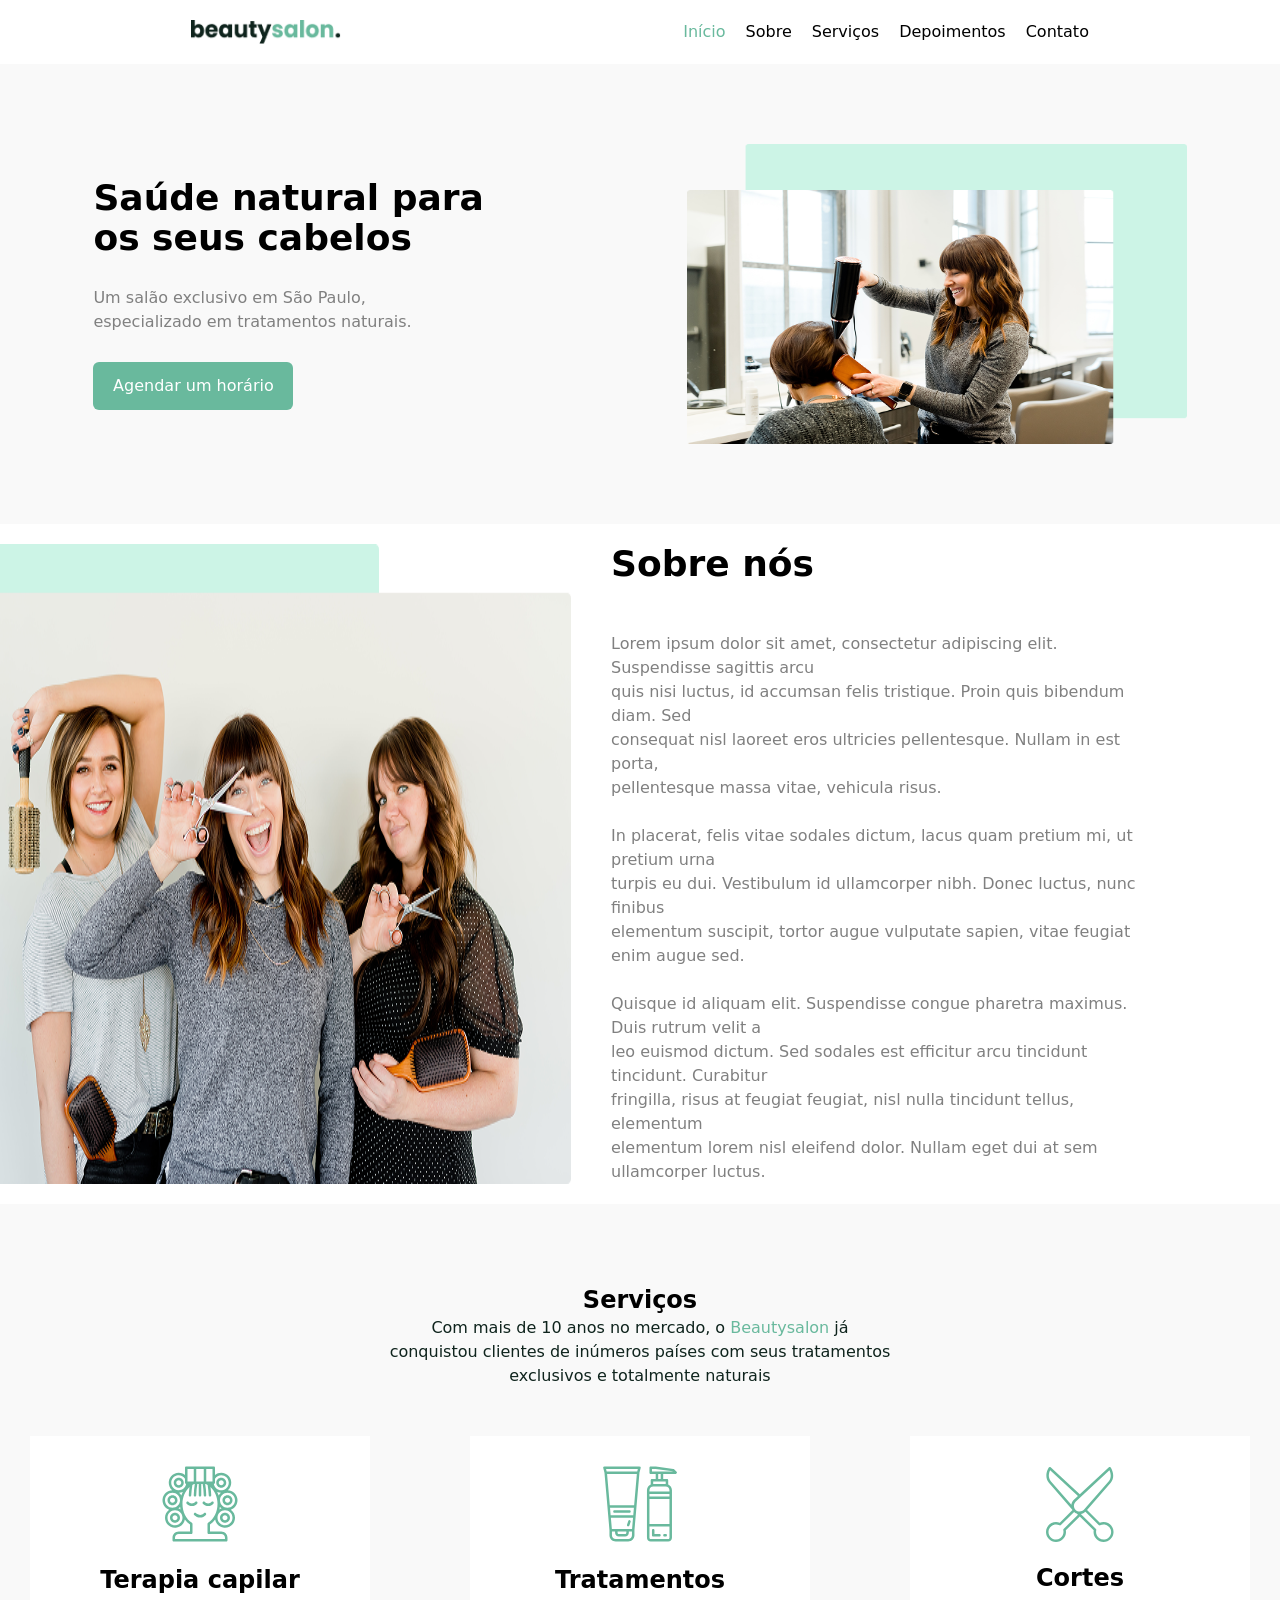
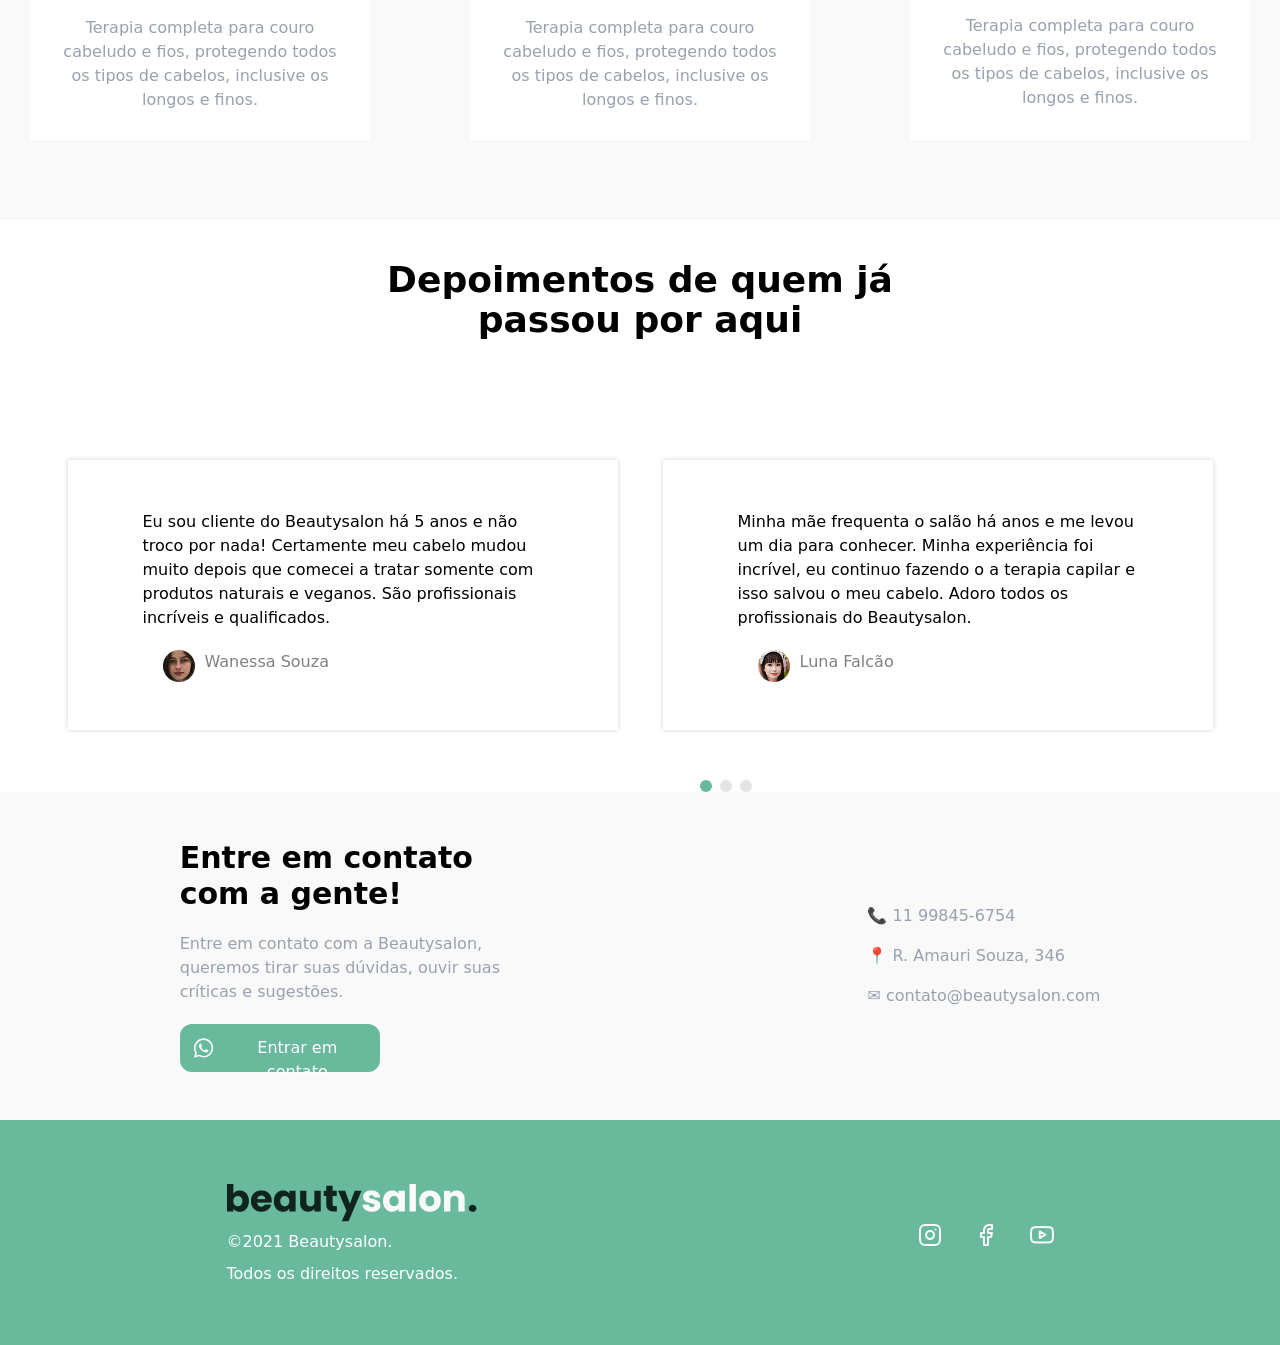
==== commit 67ec4f56: "eee" ====
--- a/index.html
+++ b/index.html
@@ -9,7 +9,7 @@
 <body>
     <header>
         <nav class="flex justify-around p-5">    
-            <img src="Logo (1).png" width="150px" height="20px"  alt="">
+            <img src="./src/Logo (1).png" width="150px" height="20px"  alt="">
             <ol class="flex gap-5 list-none max-sm:hidden">
             <li class="text-[#69B99D]">Início</li>
             <li>Sobre</li>
@@ -29,13 +29,13 @@
             <p class="text-[gray]">Um salão exclusivo em São Paulo, <br> especializado em tratamentos naturais.</p>
             <button class="bg-[#69B99D] w-[200px] h-12 rounded-md p-3 text-white ">Agendar um  horário</button>
         </article>
-        <img src="Img (5).png" class="w-[500px] h-[300px] max-sm:w-[370px] max-sm:h-[300px]" alt="">
+        <img src="./src/Img (5).png" class="w-[500px] h-[300px] max-sm:w-[370px] max-sm:h-[300px]" alt="">
     </section>
     </header>
     <main>
 
         <section class="flex justify-between max-sm:flex-col gap-10 pt-5 pb-5">
-            <img src="Img.png" alt="">
+            <img src="./src/Img.png" alt="">
             <article class="mr-[120px] max-sm:mr-0 max-sm:p-4">
                 <h1 class="text-4xl font-black">Sobre nós</h1><br><br>
                 <p class="text-[gray]">Lorem ipsum dolor sit amet, consectetur adipiscing elit. Suspendisse sagittis arcu <br> quis nisi luctus, id accumsan felis tristique. Proin quis bibendum diam. Sed <br> consequat nisl laoreet eros ultricies pellentesque. Nullam in est porta, <br> pellentesque massa vitae, vehicula risus. <br><br>In placerat, felis vitae sodales dictum, lacus quam pretium mi, ut pretium urna <br> turpis eu dui. Vestibulum id ullamcorper nibh. Donec luctus, nunc finibus <br> elementum suscipit, tortor augue vulputate sapien, vitae feugiat enim augue sed. <br><br> Quisque id aliquam elit. Suspendisse congue pharetra maximus. Duis rutrum velit a <br> leo euismod dictum. Sed sodales est efficitur arcu tincidunt tincidunt. Curabitur <br> fringilla, risus at feugiat feugiat, nisl nulla tincidunt tellus, elementum <br> elementum lorem nisl eleifend dolor. Nullam eget dui at sem ullamcorper luctus.</p>
@@ -96,7 +96,7 @@
                         qualificados. </p>
                 </div>
                 <div class="flex gap-2.5 mt-5">
-                    <img class="ml-5" src="Img (2).png" alt="">
+                    <img class="ml-5" src="./src/Img (2).png" alt="">
                     <p class="text-[grey]">Wanessa Souza</p>
                 </div>
             </div>
@@ -110,7 +110,7 @@
                         profissionais do Beautysalon.</p>
                 </div>
                 <div class="flex gap-2.5 mt-5">
-                    <img class="ml-5" src="Img (4).png" alt="">
+                    <img class="ml-5" src="./src/Img (4).png" alt="">
                     <p class="text-[grey] ">Luna Falcão</p>
                 </div>
             </div>
@@ -142,7 +142,7 @@
     </main>
     <footer class="bg-[#69B99D] w-full p-4 flex justify-around items-center max-sm:flex-col gap-5 max-sm:justify-center max-sm:items-start max-sm:p-10 pt-5 h-[25vh]">
         <div class="flex flex-col gap-2">
-            <img src="Logo.png" alt="">
+            <img src="./src/Logo.png" alt="">
             <p class="text-white"> ©2021 Beautysalon.</p>
             <p class="text-white">Todos os direitos reservados.</p> 
         </div>
